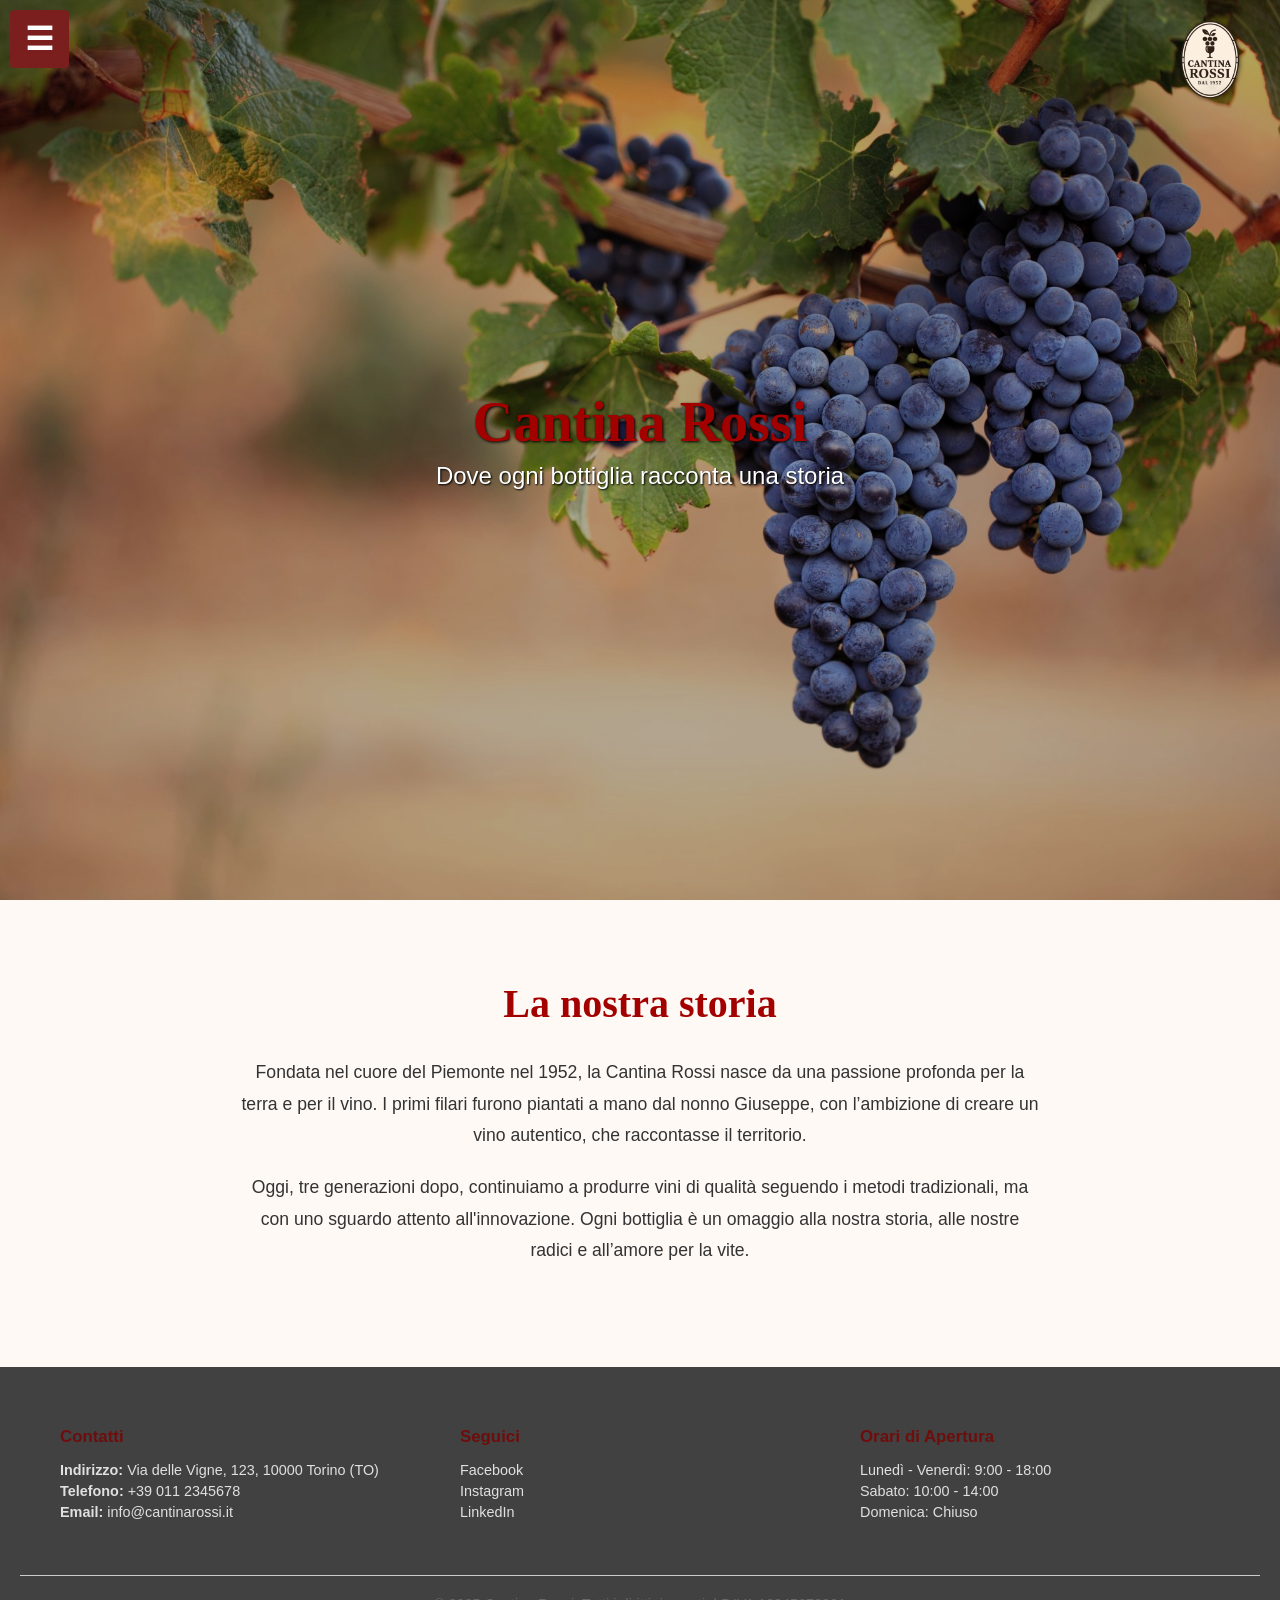
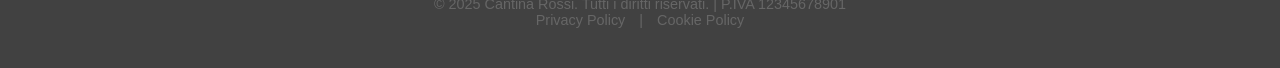
==== index.html @ b85665bc "Upgrade first commit" ====
<!DOCTYPE html>
<html lang="it">
<head>
    <meta charset="UTF-8" />
    <meta name="viewport" content="width=device-width, initial-scale=1" />
    <title>Nome Cantina - Home</title>
    <link rel="stylesheet" href="style.css" />
</head>
<body>
    <!-- Pulsante per aprire/chiudere la sidebar -->
    <button id="menu-btn" aria-label="Apri menu">&#9776;</button>
    <div class="sidebar" id="sidebar">
        <nav>
            <ul>
                <li><a href="homepage.html">Home</a></li>
                <li><a href="shopPage.html">Shop</a></li>
                <li><a href="history.html"class="active">History</a></li>
                <li><a href="gallery.html">Gallery</a></li>
                <li><a href="contactsPage.html">Contatti</a></li>
            </ul>
        </nav>
    </div>

    <div class="top-bar">
        <img src="images/logo3b.png" alt="Logo Cantina Rossi" class="logo">
    </div>

    <div class="main-content">
        <header class="hero">
            <div class="hero-text">
                <h1>Cantina Rossi</h1>
                <p>Dove ogni bottiglia racconta una storia</p>
            </div>
        </header>
    </div>

    <section class="text-section">
        <div class="text-container">
          <h2>La nostra storia</h2>
          <p>
            Fondata nel cuore del Piemonte nel 1952, la Cantina Rossi nasce da una passione profonda per la terra e per il vino. I primi filari furono piantati a mano dal nonno Giuseppe, con l’ambizione di creare un vino autentico, che raccontasse il territorio.
          </p>
          <p>
            Oggi, tre generazioni dopo, continuiamo a produrre vini di qualità seguendo i metodi tradizionali, ma con uno sguardo attento all'innovazione. Ogni bottiglia è un omaggio alla nostra storia, alle nostre radici e all’amore per la vite.
          </p>
        </div>
    </section>     


    <footer class="footer">
        <div class="footer-container">
          <div class="footer-column">
            <h3>Contatti</h3>
            <p><strong>Indirizzo:</strong> Via delle Vigne, 123, 10000 Torino (TO)</p>
            <p><strong>Telefono:</strong> <a href="tel:+390112345678">+39 011 2345678</a></p>
            <p><strong>Email:</strong> <a href="mailto:info@cantinarossi.it">info@cantinarossi.it</a></p>
          </div>
          <div class="footer-column">
            <h3>Seguici</h3>
            <ul class="social-links">
              <li><a href="https://www.facebook.com/cantinarossi" target="_blank">Facebook</a></li>
              <li><a href="https://www.instagram.com/cantinarossi" target="_blank">Instagram</a></li>
              <li><a href="https://www.linkedin.com/company/cantinarossi" target="_blank">LinkedIn</a></li>
            </ul>
          </div>
          <div class="footer-column">
            <h3>Orari di Apertura</h3>
            <p>Lunedì - Venerdì: 9:00 - 18:00</p>
            <p>Sabato: 10:00 - 14:00</p>
            <p>Domenica: Chiuso</p>
          </div>
        </div>
        <div class="footer-bottom">
          <p>&copy; 2025 Cantina Rossi. Tutti i diritti riservati. | P.IVA 12345678901</p>
          <p><a href="privacy.html">Privacy Policy</a> | <a href="cookie.html">Cookie Policy</a></p>
        </div>
    </footer>
      

    <script src="menu_button.js"></script>
    
</body>
</html>
---- style.css ----
/* Reset base */
* {
    margin: 0;
    padding: 0;
    box-sizing: border-box;
}

body {
    font-family: Arial, sans-serif;
}

/*button style control*/

/* Pulsante menu hamburger */
#menu-btn {
    font-size: 2rem;
    background: #7a1e1e;
    color: white;
    border: none;
    padding: 10px 15px;
    cursor: pointer;
    position: fixed;
    top: 10px;
    left: 10px;
    z-index: 1001;
    border-radius: 4px;
    font-weight: bold;
    transition: background-color 0.3s ease;
}

/* Sidebar nascosta di default */
.sidebar {
    position: fixed;
    top: 0;
    left: -250px; /* nascosta fuori schermo */
    width: 250px;
    height: 100vh;
    background-color: #800000;
    color: white;
    padding-top: 60px; /* spazio per il pulsante */
    transition: left 0.3s ease;
    z-index: 1000;
}

.sidebar.open {
    left: 0; /* sidebar visibile */
}

.sidebar nav ul {
    list-style: none;
}

.sidebar nav ul li {
    margin: 20px 0;
}

.sidebar nav ul li a {
    color: white;
    text-decoration: none;
    padding: 10px 20px;
    display: block;
    font-weight: bold;
    transition: background-color 0.3s;
}

.sidebar nav ul li a:hover,
.sidebar nav ul li a.active {
    background-color: #b22222;
}

/* hero style control*/

/* Effetto parallax */
.hero {
    background-image: url('images/grappolo_home.jpg');
    background-attachment: fixed;
    background-size: cover;
    background-position: center;
    height: 100vh;
    position: relative;
    display: flex;
    align-items: center;
    justify-content: center;
    text-align: center;
    overflow: hidden;
}

/* Filtro leggero sopra immagine */
.hero::after {
    content: "";
    position: absolute;
    top: 0; left: 0; right: 0; bottom: 0;
    background: rgba(0, 0, 0, 0.3);
    z-index: 1;
}

/* Contenuto testuale centrato e animato */
.hero-text {
    position: relative;
    z-index: 2;
    opacity: 0;
    transform: translateY(30px);
    animation: fadeInUp 2s ease-out forwards;
    animation-delay: 0.3s;
}

/* Animazione */
@keyframes fadeInUp {
    to {
        opacity: 1;
        transform: translateY(0);
    }
}

.hero-text h1 {
    font-size: 3.5rem;
    color: #a30000;
    text-shadow: 1px 1px 3px #000;
    margin-bottom: 0.5rem;
}

.hero-text p {
    font-size: 1.5rem;
    color: #fff;
    margin-bottom: 1.2rem;
    text-shadow: 1px 1px 2px #000;
}

/*hompage body style control*/

body {
    font-family: 'Open Sans', sans-serif;
    color: #333;
    background-color: #fff9f5;
}

h1, h2 {
    font-family: 'Playfair Display', serif;
    color: #5c1a1b;
}

/* footer style control*/
.footer {
    background-color: #414141;
    padding: 40px 20px;
    font-size: 0.9rem;
    color: #999898;
  }
  
  .footer-container {
    display: flex;
    flex-wrap: wrap;
    justify-content: space-between;
    max-width: 1200px;
    margin: 0 auto;
  }
  
  .footer-column {
    flex: 1 1 300px;
    margin: 20px;
  }
  
  .footer-column h3 {
    color: #6f0d0d;
    margin-bottom: 15px;
  }
  
  .footer-column p,
  .footer-column a {
    color: #e1e0e0;
    text-decoration: none;
    margin: 5px 0;
  }
  
  .footer-column a:hover {
    text-decoration: underline;
  }
  
  .social-links {
    list-style: none;
    padding: 0;
  }
  
  .social-links li {
    margin: 5px 0;
  }
  
  .footer-bottom {
    text-align: center;
    margin-top: 30px;
    border-top: 1px solid #ccc;
    padding-top: 20px;
    color: #666;
  }
  
  .footer-bottom a {
    color: #666;
    text-decoration: none;
    margin: 0 10px;
  }
  
  .footer-bottom a:hover {
    text-decoration: underline;
  }
  
/*topbar logo style*/
.top-bar {
    position: fixed;
    top: 20px;
    right: 30px;
    z-index: 100;
}

.logo {
    height: 80px; 
    width: auto;
    filter: drop-shadow(1px 1px 2px rgba(0,0,0,0.5)); 
}

.about-container {
    display: flex;
    gap: 40px;
    max-width: 1200px;
    margin: auto;
    padding: 60px 20px;
    align-items: center;
}

.about-text {
    flex: 1;
}
.about-text h2 {
    color: #a30000;
}
.about-image {
    flex: 1;
}
.about-image img {
    width: 100%;
    border-radius: 10px;
}

.featured-wines {
    text-align: center;
    padding: 60px 20px;
    background-color: #fffaf5;
}
.wine-grid {
    display: flex;
    justify-content: center;
    gap: 40px;
}
.wine-card {
    width: 220px;
}
.wine-card img {
    width: 100%;
    border-radius: 15px;
}

.quote {
    background-image: url('images/R.jpeg');
    background-size: cover;
    background-position: center;
    color: white;
    padding: 100px 20px;
    text-align: center;
    font-size: 2rem;
    font-style: italic;
    position: relative;
}

.quote::before {
    content: "";
    background: rgba(0, 0, 0, 0.4);
    position: absolute;
    inset: 0;
    z-index: 1;
}

.quote blockquote {
    position: relative;
    z-index: 2;
}
  

/* conetnts text style*/
.text-section {
    background-color: #fff9f5;
    padding: 80px 20px;
    text-align: center;
  }
  
  .text-container {
    max-width: 800px;
    margin: auto;
    color: #333;
  }
  
  .text-section h2 {
    font-size: 2.5rem;
    color: #a30000;
    margin-bottom: 30px;
    font-family: 'Playfair Display', serif;
  }
  
  .text-section p {
    font-size: 1.1rem;
    line-height: 1.8;
    margin-bottom: 20px;
    font-family: 'Open Sans', sans-serif;
  }
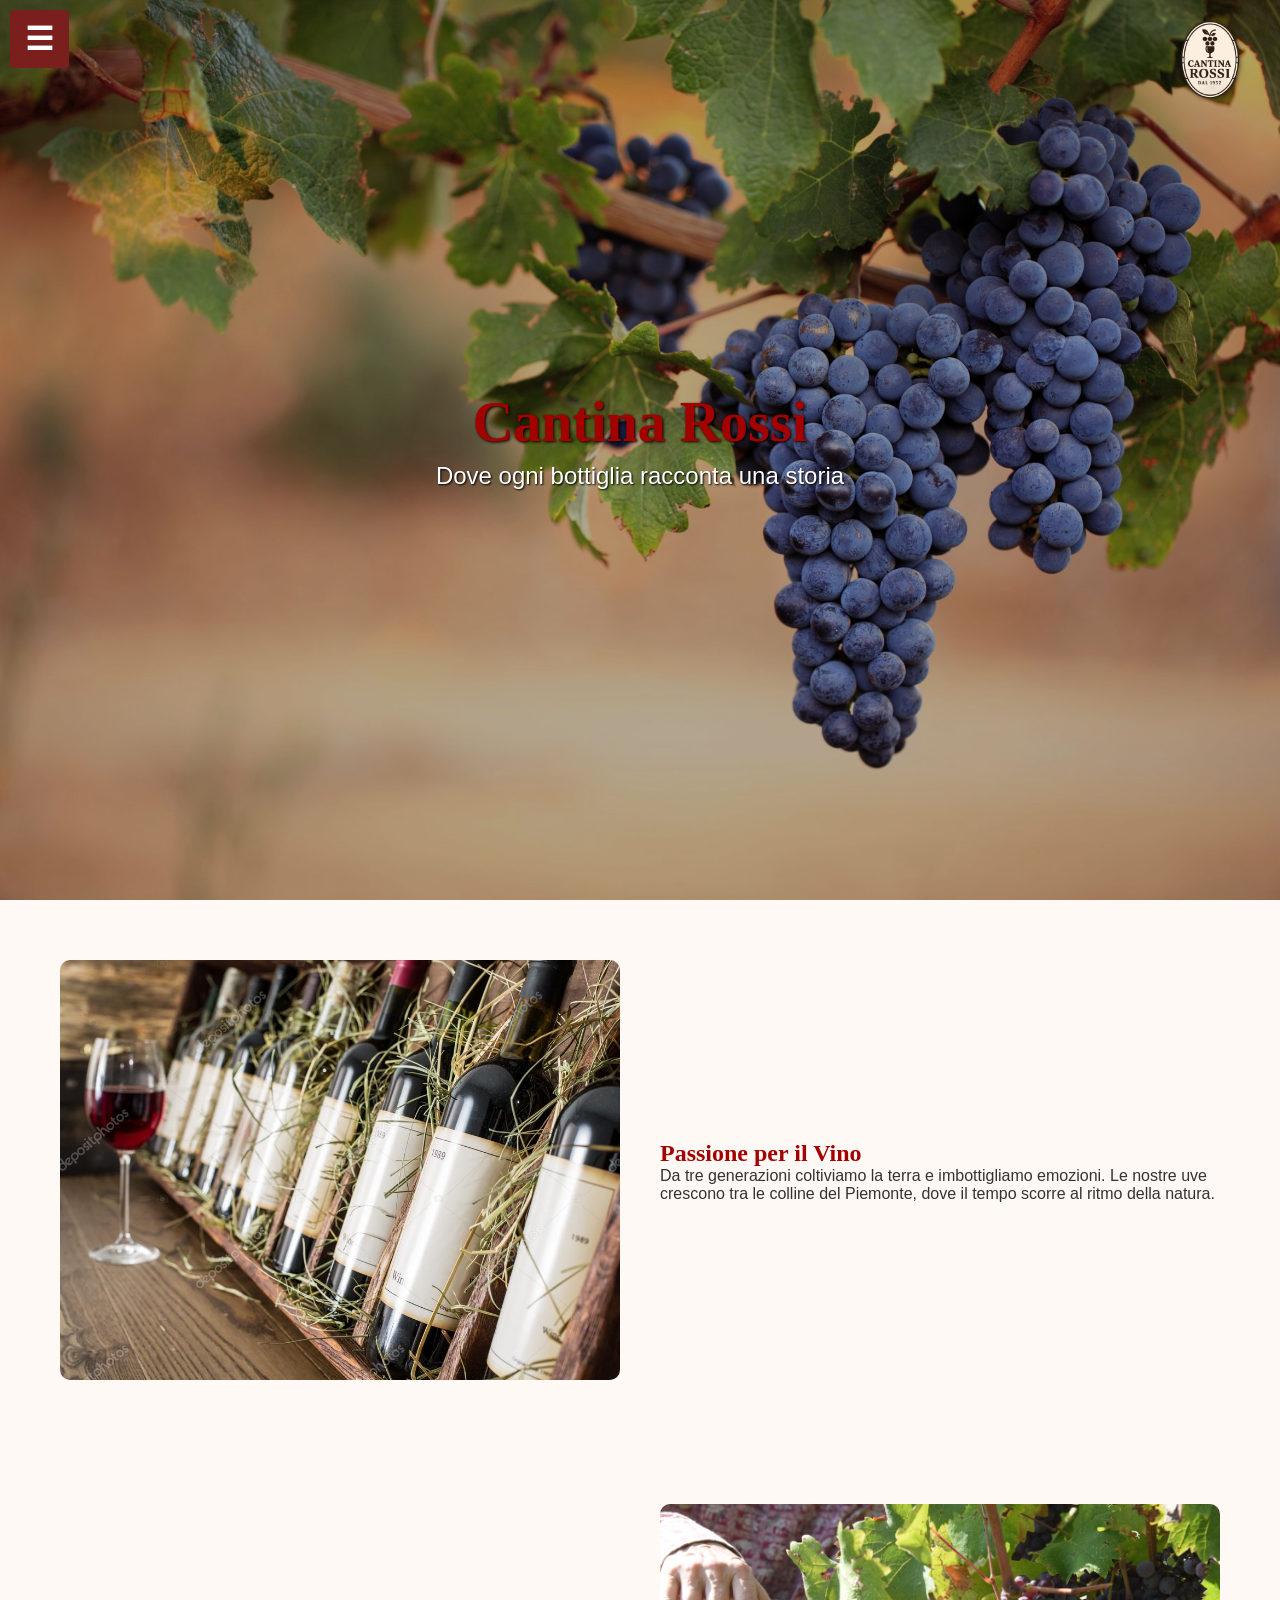
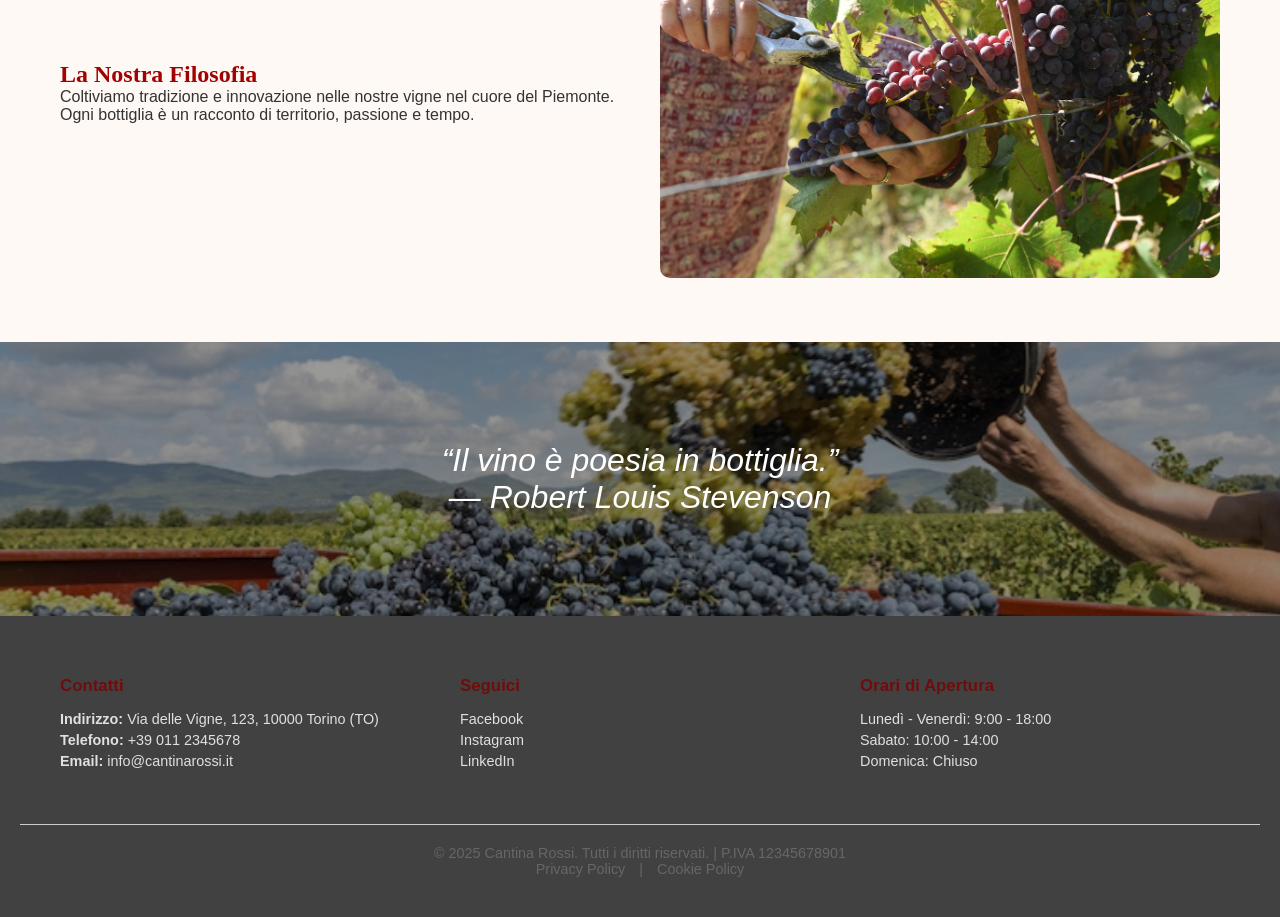
==== commit 31210374: "Update2 first version" ====
--- a/index.html
+++ b/index.html
@@ -12,9 +12,9 @@
     <div class="sidebar" id="sidebar">
         <nav>
             <ul>
-                <li><a href="homepage.html">Home</a></li>
+                <li><a href="index.html" class="active">Home</a></li>
                 <li><a href="shopPage.html">Shop</a></li>
-                <li><a href="history.html"class="active">History</a></li>
+                <li><a href="history.html">History</a></li>
                 <li><a href="gallery.html">Gallery</a></li>
                 <li><a href="contactsPage.html">Contatti</a></li>
             </ul>
@@ -34,18 +34,36 @@
         </header>
     </div>
 
-    <section class="text-section">
-        <div class="text-container">
-          <h2>La nostra storia</h2>
-          <p>
-            Fondata nel cuore del Piemonte nel 1952, la Cantina Rossi nasce da una passione profonda per la terra e per il vino. I primi filari furono piantati a mano dal nonno Giuseppe, con l’ambizione di creare un vino autentico, che raccontasse il territorio.
-          </p>
-          <p>
-            Oggi, tre generazioni dopo, continuiamo a produrre vini di qualità seguendo i metodi tradizionali, ma con uno sguardo attento all'innovazione. Ogni bottiglia è un omaggio alla nostra storia, alle nostre radici e all’amore per la vite.
-          </p>
+    <section class="about">
+        <div class="about-container">
+            <div class="about-image">
+                <img src="images/bottiglie.jpg" alt="Botti in cantina">
+            </div>
+            <div class="about-text">
+                <h2>Passione per il Vino</h2>
+                <p>Da tre generazioni coltiviamo la terra e imbottigliamo emozioni. 
+                    Le nostre uve crescono tra le colline del Piemonte, dove il tempo scorre al ritmo della natura.</p>
+            </div>
         </div>
-    </section>     
+    </section>
 
+    <section class="about">
+        <div class="about-container">
+            <div class="about-text">
+                <h2>La Nostra Filosofia</h2>
+                <p>Coltiviamo tradizione e innovazione nelle nostre vigne nel cuore del Piemonte. Ogni bottiglia è un racconto di territorio, passione e tempo.</p>
+            </div>
+            <div class="about-image">
+                <img src="images/Vendemmia.jpg" alt="Vendemmia">
+            </div>
+        </div>
+    </section>
+
+    <section class="quote">
+        <blockquote>
+          “Il vino è poesia in bottiglia.”<br><span>— Robert Louis Stevenson</span>
+        </blockquote>
+    </section>
 
     <footer class="footer">
         <div class="footer-container">
@@ -83,8 +101,3 @@
 </html>
 
 
-
-
-
-
-
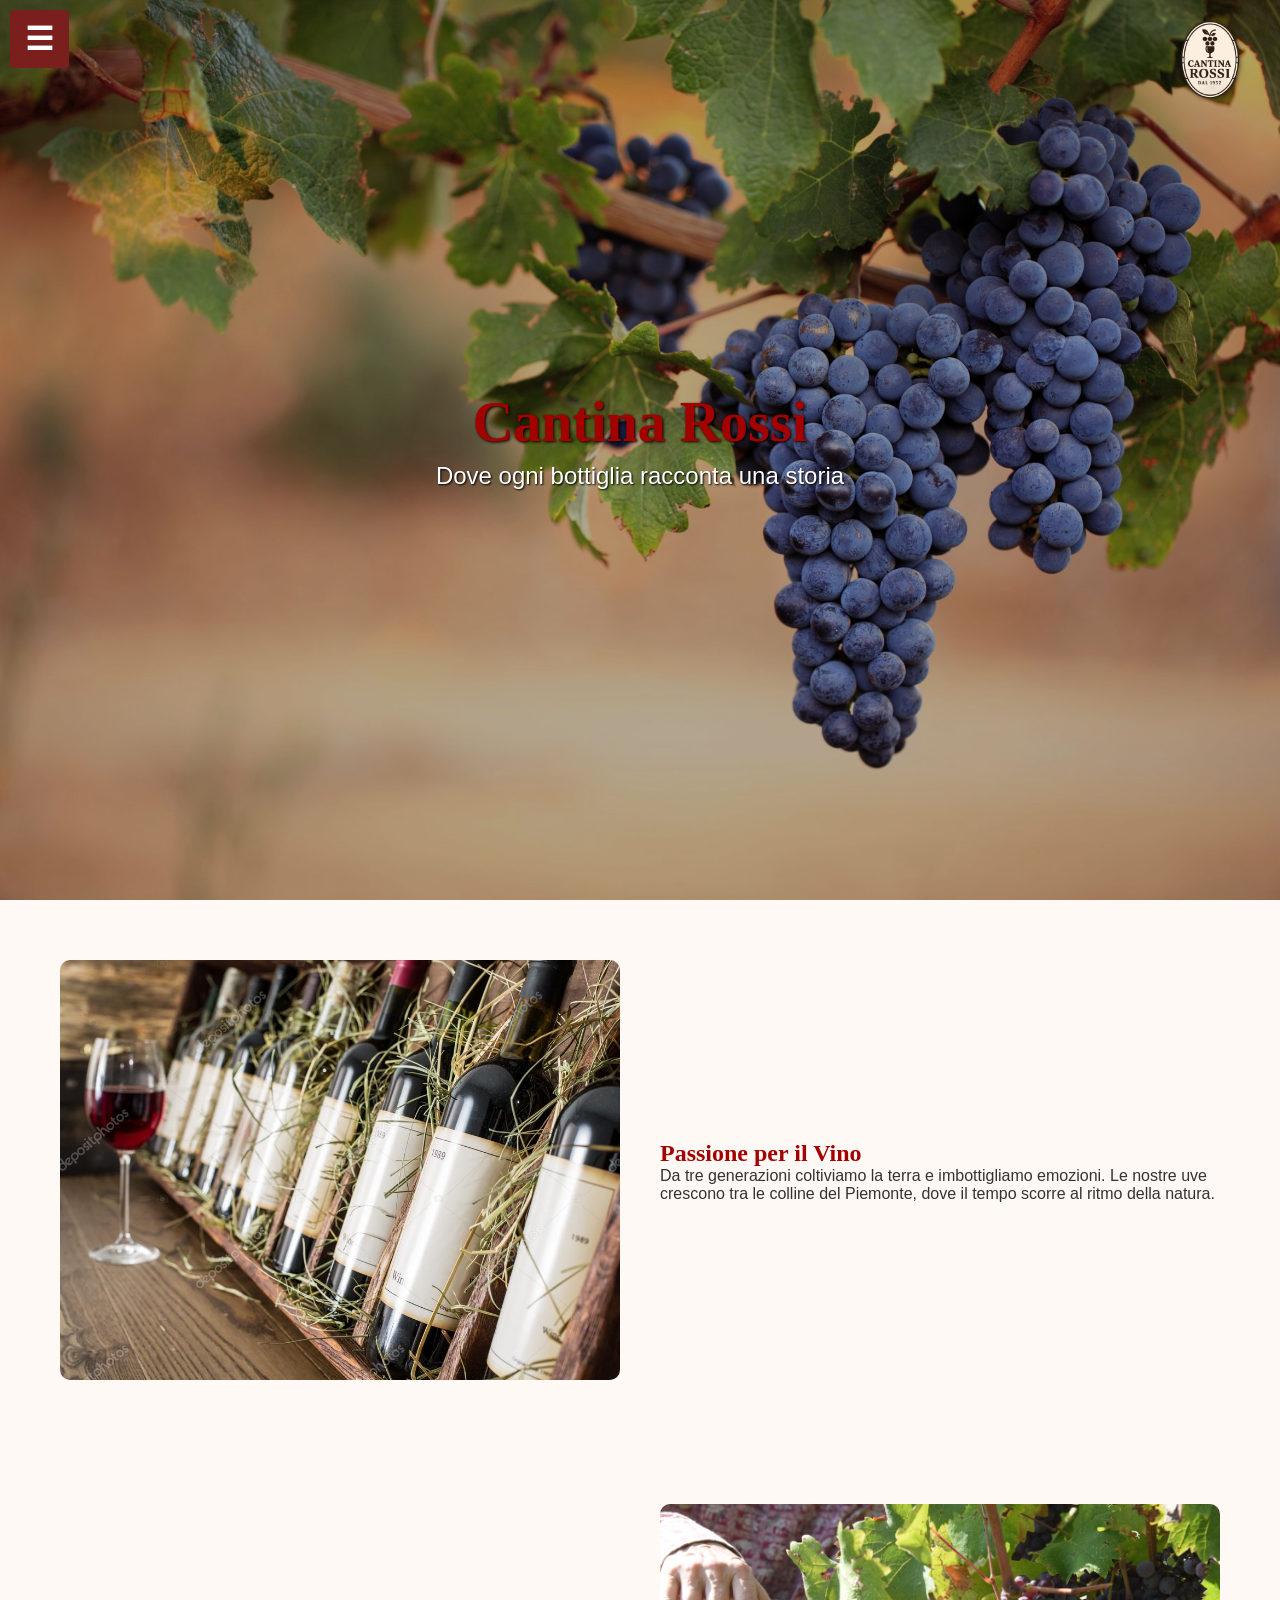
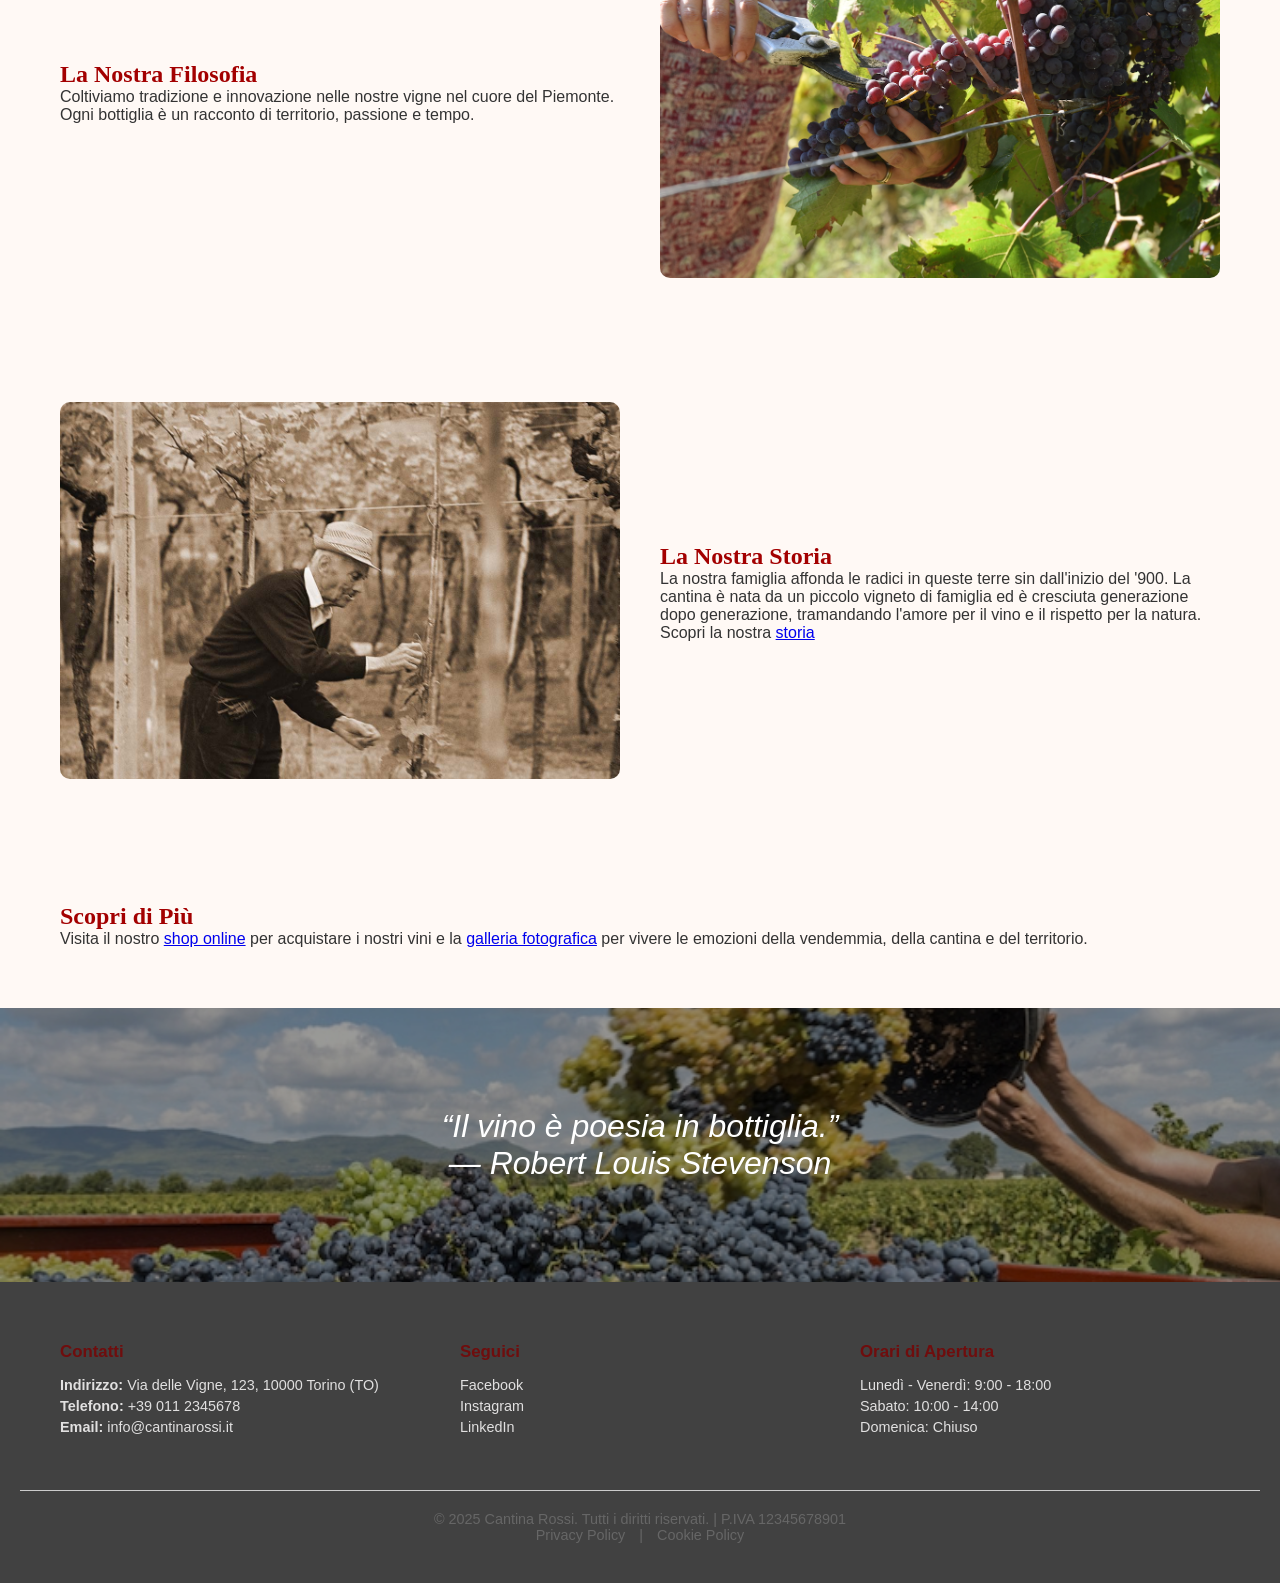
==== commit 6596a0ca: "Add files via upload" ====
--- a/index.html
+++ b/index.html
@@ -3,7 +3,7 @@
 <head>
     <meta charset="UTF-8" />
     <meta name="viewport" content="width=device-width, initial-scale=1" />
-    <title>Nome Cantina - Home</title>
+    <title>Cantina Rossi - Home</title>
     <link rel="stylesheet" href="style.css" />
 </head>
 <body>
@@ -13,8 +13,8 @@
         <nav>
             <ul>
                 <li><a href="index.html" class="active">Home</a></li>
+                <li><a href="history.html">History</a></li>
                 <li><a href="shopPage.html">Shop</a></li>
-                <li><a href="history.html">History</a></li>
                 <li><a href="gallery.html">Gallery</a></li>
                 <li><a href="contactsPage.html">Contatti</a></li>
             </ul>
@@ -33,7 +33,7 @@
             </div>
         </header>
     </div>
-
+    
     <section class="about">
         <div class="about-container">
             <div class="about-image">
@@ -46,18 +46,45 @@
             </div>
         </div>
     </section>
-
+    
     <section class="about">
         <div class="about-container">
             <div class="about-text">
                 <h2>La Nostra Filosofia</h2>
-                <p>Coltiviamo tradizione e innovazione nelle nostre vigne nel cuore del Piemonte. Ogni bottiglia è un racconto di territorio, passione e tempo.</p>
+                <p>Coltiviamo tradizione e innovazione nelle nostre vigne nel cuore del Piemonte. 
+                   Ogni bottiglia è un racconto di territorio, passione e tempo.</p>
             </div>
             <div class="about-image">
                 <img src="images/Vendemmia.jpg" alt="Vendemmia">
             </div>
         </div>
     </section>
+
+    <section class="about">
+        <div class="about-container">
+            <div class="about-image">
+                <img src="images/nonno.jpg" alt="Storia della famiglia">
+            </div>
+            <div class="about-text">
+                <h2>La Nostra Storia</h2>
+                <p>La nostra famiglia affonda le radici in queste terre sin dall'inizio del '900. 
+                   La cantina è nata da un piccolo vigneto di famiglia ed è cresciuta generazione dopo generazione, 
+                   tramandando l'amore per il vino e il rispetto per la natura. Scopri la nostra <a href="history.html">storia</a></p>
+            </div>
+        </div>
+    </section>
+    
+    <section class="about">
+        <div class="about-container">
+            <div class="about-text">
+                <h2>Scopri di Più</h2>
+                <p>Visita il nostro <a href="shopPage.html">shop online</a> per acquistare i nostri vini e 
+                   la <a href="gallery.html">galleria fotografica</a> per vivere le emozioni della vendemmia, 
+                   della cantina e del territorio.</p>
+            </div>
+        </div>
+    </section>
+    
 
     <section class="quote">
         <blockquote>
--- a/style.css
+++ b/style.css
@@ -106,20 +106,79 @@
 
 /* Animazione */
 @keyframes fadeInUp {
+  to {
+      opacity: 1;
+      transform: translateY(0);
+  }
+}
+
+.hero-text h1 {
+  font-size: 3.5rem;
+  color: #a30000;
+  text-shadow: 1px 1px 3px #000;
+  margin-bottom: 0.5rem;
+}
+
+.hero-text p {
+  font-size: 1.5rem;
+  color: #fff;
+  margin-bottom: 1.2rem;
+  text-shadow: 1px 1px 2px #000;
+}
+
+
+/* hero2 pagine interne style control*/
+
+/* Effetto parallax */
+.hero2 {
+  background-image: url('images/grappolo_home.jpg');
+  background-attachment: fixed;
+  background-size: cover;
+  background-position: center;
+  height: 60vh;
+  position: relative;
+  display: flex;
+  align-items: center;
+  justify-content: center;
+  text-align: center;
+  overflow: hidden;
+}
+
+/* Filtro leggero sopra immagine */
+.hero2::after {
+  content: "";
+  position: absolute;
+  top: 0; left: 0; right: 0; bottom: 0;
+  background: rgba(0, 0, 0, 0.3);
+  z-index: 1;
+}
+
+/* Contenuto testuale centrato e animato */
+.hero2-text {
+  position: relative;
+  z-index: 2;
+  opacity: 0;
+  transform: translateY(30px);
+  animation: fadeInUp 2s ease-out forwards;
+  animation-delay: 0.3s;
+}
+
+/* Animazione */
+@keyframes fadeInUp {
     to {
         opacity: 1;
         transform: translateY(0);
     }
 }
 
-.hero-text h1 {
+.hero2-text h1 {
     font-size: 3.5rem;
     color: #a30000;
     text-shadow: 1px 1px 3px #000;
     margin-bottom: 0.5rem;
 }
 
-.hero-text p {
+.hero2-text p {
     font-size: 1.5rem;
     color: #fff;
     margin-bottom: 1.2rem;
@@ -311,4 +370,120 @@
     font-family: 'Open Sans', sans-serif;
   }
   
-
+/* === Scheda Tecnica Barolo DOCG === */
+
+.wine-tech-page {
+    max-width: 900px;
+    margin: 50px auto;
+    padding: 60px 30px;
+    background-color: #ffffff;
+    box-shadow: 0 0 20px rgba(0, 0, 0, 0.05);
+    color: #2e2e2e;
+    line-height: 1.7;
+  }
+  
+  .wine-tech-page h1 {
+    text-align: center;
+    color: #800000;
+    font-family: 'Playfair Display', serif;
+    margin-bottom: 40px;
+    font-size: 2.5rem;
+  }
+  
+  .wine-tech-page h2 {
+    color: #5c1a1b;
+    font-family: 'Playfair Display', serif;
+    margin-top: 40px;
+    font-size: 1.8rem;
+  }
+  
+  .wine-tech-page p,
+  .wine-tech-page ul {
+    font-size: 1.05rem;
+    margin-top: 15px;
+    font-family: 'Open Sans', sans-serif;
+  }
+  
+  .wine-tech-page ul {
+    list-style-type: disc;
+    padding-left: 20px;
+  }
+  
+  .wine-tech-page table {
+    width: 100%;
+    border-collapse: collapse;
+    margin-top: 25px;
+    font-size: 1rem;
+  }
+  
+  .wine-tech-page table th,
+  .wine-tech-page table td {
+    text-align: left;
+    padding: 12px 16px;
+    border: 1px solid #ddd;
+  }
+  
+  .wine-tech-page table th {
+    background-color: #f4f4f4;
+    color: #5c1a1b;
+  }
+  
+  .wine-tech-page table tr:nth-child(even) {
+    background-color: #fff5f5;
+  }
+  
+  .wine-tech-page .footer {
+    text-align: center;
+    font-size: 0.9rem;
+    color: #666;
+    margin-top: 60px;
+  }
+  
+  /*style form contatti*/ 
+  .contact-form {
+    max-width: 600px;
+    margin-top: 2rem;
+    display: flex;
+    flex-direction: column;
+    gap: 1rem;
+  }
+
+  .contact-form label {
+    font-weight: bold;
+  }
+
+  .contact-form input,
+  .contact-form textarea {
+    padding: 0.75rem;
+    border: 1px solid #ccc;
+    border-radius: 4px;
+    font-size: 1rem;
+    width: 100%;
+    box-sizing: border-box;
+  }
+
+  .contact-form button {
+    background-color: #800000;
+    color: white;
+    padding: 0.75rem;
+    font-size: 1rem;
+    border: none;
+    border-radius: 4px;
+    cursor: pointer;
+    transition: background 0.3s ease;
+  }
+
+  .contact-form button:hover {
+    background-color: #a00000;
+  }
+
+  /* Messaggio di conferma */
+  .form-status {
+    margin-top: 1rem;
+    font-weight: bold;
+    color: green;
+  }
+
+  .hidden {
+    display: none;
+  }
